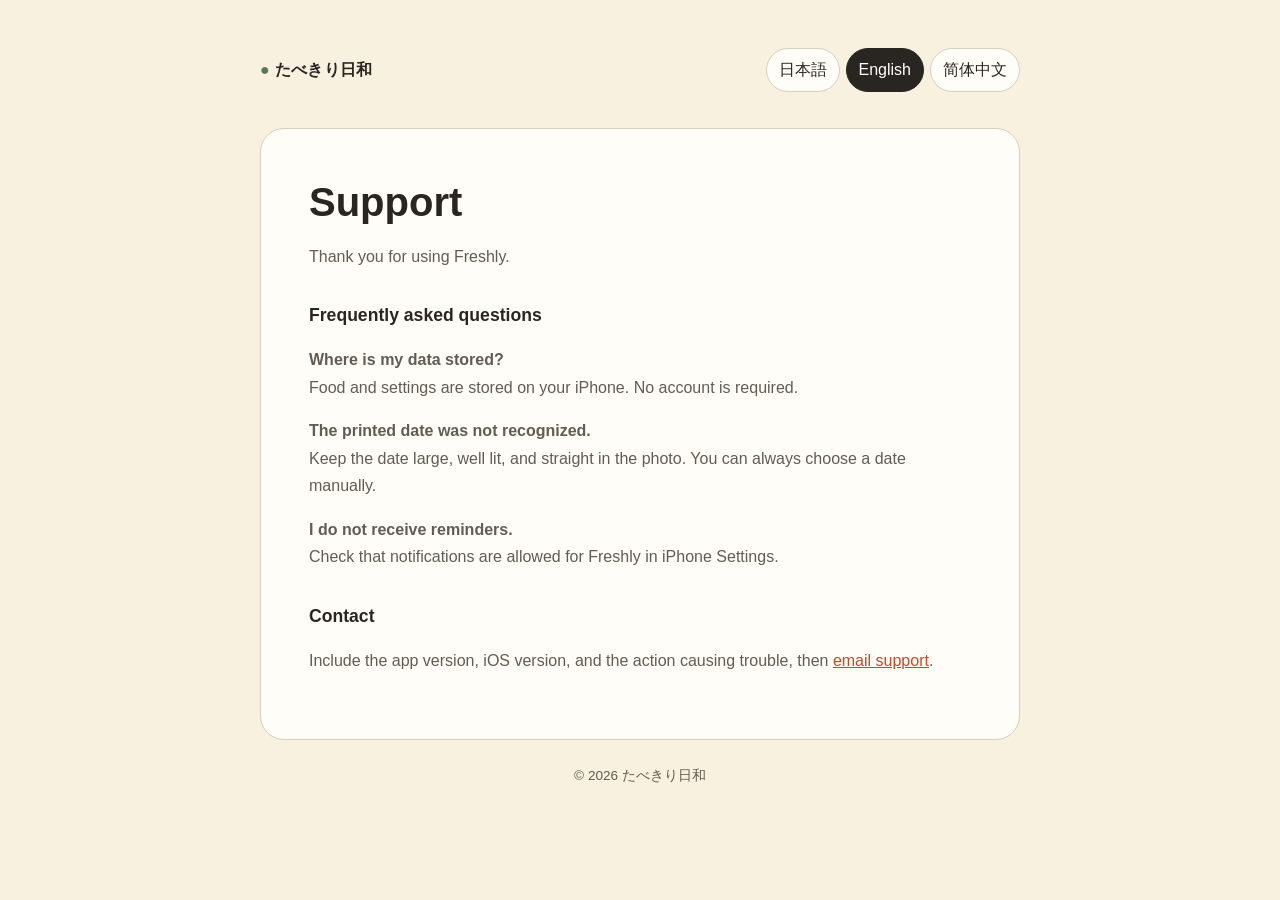
==== website/support/index.html @ 331f69bb "Build Tabekiri Biyori iOS 1.0.0" ====
<!doctype html>
<html lang="ja">
<head>
  <meta charset="utf-8"><meta name="viewport" content="width=device-width,initial-scale=1">
  <title>Support — たべきり日和</title><link rel="stylesheet" href="../styles.css"><script defer src="../language.js"></script>
</head>
<body><main>
  <header>
    <a class="brand" href="../"><span class="leaf">●</span> たべきり日和</a>
    <nav class="language" aria-label="Language">
      <button data-language-button="ja">日本語</button><button data-language-button="en">English</button><button data-language-button="zh">简体中文</button>
    </nav>
  </header>
  <article data-lang="ja">
    <h1>サポート</h1><p>たべきり日和をご利用いただき、ありがとうございます。</p>
    <h2>よくある質問</h2><p><strong>データはどこに保存されますか？</strong><br>食品と設定はiPhone内に保存されます。アカウントは必要ありません。</p>
    <p><strong>写真から日付を読み取れません。</strong><br>日付が大きく、明るく、正面から写るように撮影してください。読み取れない場合も手動で日付を選べます。</p>
    <p><strong>通知が届きません。</strong><br>iPhoneの「設定」から本アプリの通知が許可されているか確認してください。</p>
    <h2>お問い合わせ</h2><p>アプリのバージョン、iOSのバージョン、困っている操作を添えて、<a href="mailto:jay212315@gmail.com">メールでお問い合わせください</a>。</p>
  </article>
  <article data-lang="en">
    <h1>Support</h1><p>Thank you for using Freshly.</p>
    <h2>Frequently asked questions</h2><p><strong>Where is my data stored?</strong><br>Food and settings are stored on your iPhone. No account is required.</p>
    <p><strong>The printed date was not recognized.</strong><br>Keep the date large, well lit, and straight in the photo. You can always choose a date manually.</p>
    <p><strong>I do not receive reminders.</strong><br>Check that notifications are allowed for Freshly in iPhone Settings.</p>
    <h2>Contact</h2><p>Include the app version, iOS version, and the action causing trouble, then <a href="mailto:jay212315@gmail.com">email support</a>.</p>
  </article>
  <article data-lang="zh">
    <h1>支持</h1><p>感谢你使用食鲜日记。</p>
    <h2>常见问题</h2><p><strong>数据保存在哪里？</strong><br>食品和设置保存在你的 iPhone 本地，无需账号。</p>
    <p><strong>无法从照片识别日期。</strong><br>请让日期在照片中足够大、光线充足并保持正面。无法识别时仍可手动选择。</p>
    <p><strong>收不到提醒。</strong><br>请在 iPhone 设置中检查是否允许食鲜日记发送通知。</p>
    <h2>联系我们</h2><p>请附上应用版本、iOS 版本和出现问题的操作，然后<a href="mailto:jay212315@gmail.com">发送支持邮件</a>。</p>
  </article>
  <footer>© 2026 たべきり日和</footer>
</main></body></html>
---- website/styles.css ----
:root {
  color-scheme: light;
  --paper: #f8f1df;
  --surface: #fffdf7;
  --ink: #292622;
  --muted: #625c52;
  --accent: #c14a29;
  --leaf: #58785d;
  --line: #d8cfbd;
}
* { box-sizing: border-box; }
body {
  margin: 0;
  background: var(--paper);
  color: var(--ink);
  font-family: -apple-system, BlinkMacSystemFont, "Hiragino Sans", "Noto Sans JP", sans-serif;
  line-height: 1.72;
}
main { width: min(760px, calc(100% - 32px)); margin: 0 auto; padding: 48px 0 72px; }
header { display: flex; align-items: center; justify-content: space-between; gap: 16px; margin-bottom: 36px; }
.brand { color: var(--ink); text-decoration: none; font-weight: 750; letter-spacing: .02em; }
.leaf { color: var(--leaf); }
.language { display: flex; gap: 6px; flex-wrap: wrap; }
button {
  appearance: none; border: 1px solid var(--line); background: var(--surface);
  color: var(--ink); border-radius: 999px; padding: 7px 12px; cursor: pointer; font: inherit;
}
button[aria-pressed="true"] { background: var(--ink); color: #fff; border-color: var(--ink); }
article { background: var(--surface); border: 1px solid var(--line); border-radius: 24px; padding: clamp(24px, 6vw, 48px); }
h1 { font-size: clamp(1.8rem, 5vw, 2.5rem); line-height: 1.25; margin: 0 0 8px; }
h2 { font-size: 1.1rem; margin-top: 30px; }
p, li { color: var(--muted); }
.updated { font-size: .9rem; margin-top: 0; }
a { color: var(--accent); }
[data-lang] { display: none; }
[data-lang].active { display: block; }
footer { text-align: center; color: var(--muted); font-size: .85rem; margin-top: 24px; }
@media (max-width: 560px) { header { align-items: flex-start; flex-direction: column; } }
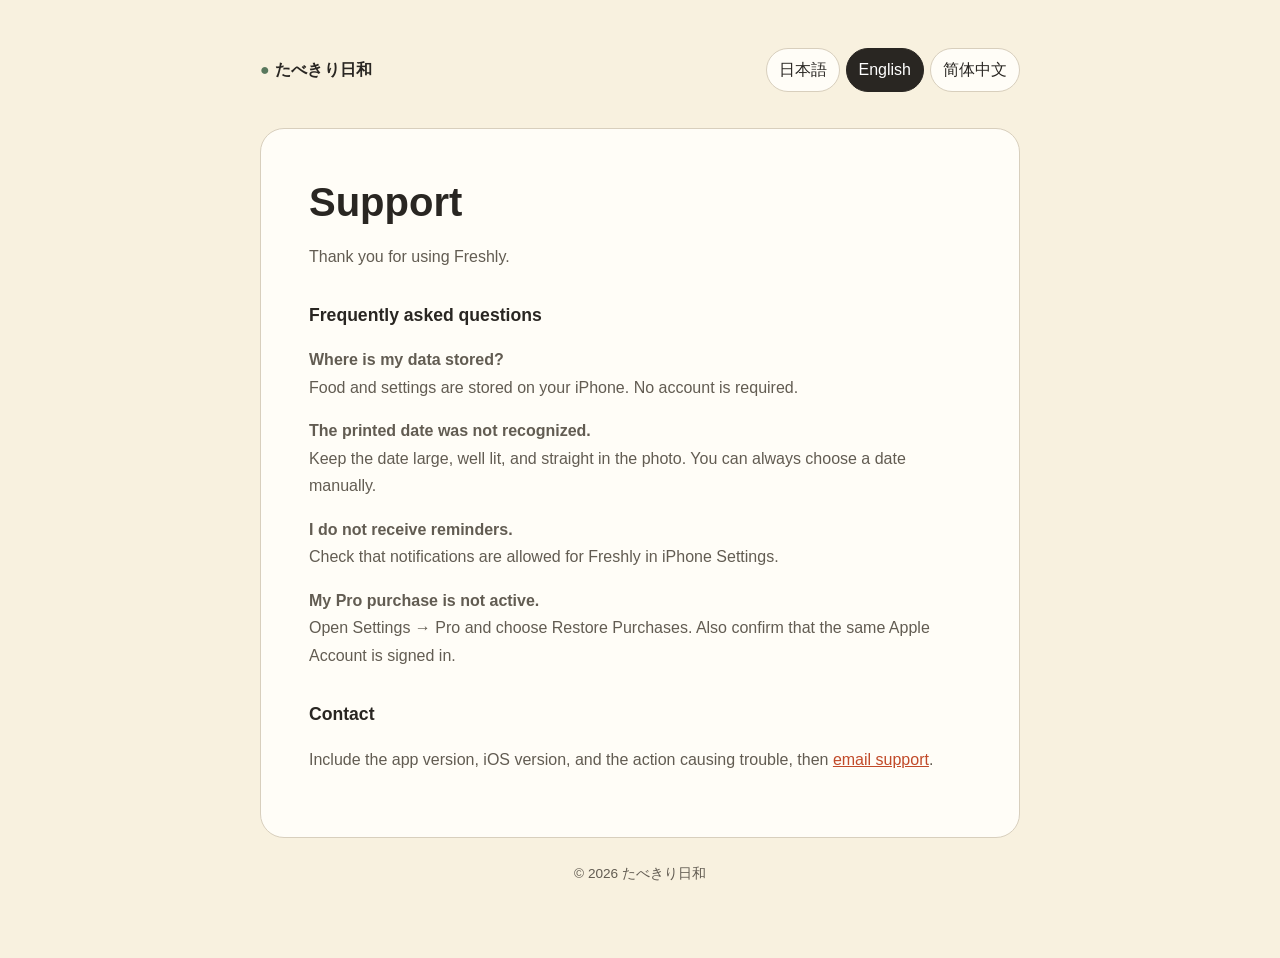
==== commit 7f520fce: "Add lifetime Pro in-app purchase" ====
--- a/website/support/index.html
+++ b/website/support/index.html
@@ -16,6 +16,7 @@
     <h2>よくある質問</h2><p><strong>データはどこに保存されますか？</strong><br>食品と設定はiPhone内に保存されます。アカウントは必要ありません。</p>
     <p><strong>写真から日付を読み取れません。</strong><br>日付が大きく、明るく、正面から写るように撮影してください。読み取れない場合も手動で日付を選べます。</p>
     <p><strong>通知が届きません。</strong><br>iPhoneの「設定」から本アプリの通知が許可されているか確認してください。</p>
+    <p><strong>購入したProが反映されません。</strong><br>設定の「Pro」から「購入を復元」をお試しください。同じApple Accountでサインインしていることもご確認ください。</p>
     <h2>お問い合わせ</h2><p>アプリのバージョン、iOSのバージョン、困っている操作を添えて、<a href="mailto:jay212315@gmail.com">メールでお問い合わせください</a>。</p>
   </article>
   <article data-lang="en">
@@ -23,6 +24,7 @@
     <h2>Frequently asked questions</h2><p><strong>Where is my data stored?</strong><br>Food and settings are stored on your iPhone. No account is required.</p>
     <p><strong>The printed date was not recognized.</strong><br>Keep the date large, well lit, and straight in the photo. You can always choose a date manually.</p>
     <p><strong>I do not receive reminders.</strong><br>Check that notifications are allowed for Freshly in iPhone Settings.</p>
+    <p><strong>My Pro purchase is not active.</strong><br>Open Settings → Pro and choose Restore Purchases. Also confirm that the same Apple Account is signed in.</p>
     <h2>Contact</h2><p>Include the app version, iOS version, and the action causing trouble, then <a href="mailto:jay212315@gmail.com">email support</a>.</p>
   </article>
   <article data-lang="zh">
@@ -30,8 +32,8 @@
     <h2>常见问题</h2><p><strong>数据保存在哪里？</strong><br>食品和设置保存在你的 iPhone 本地，无需账号。</p>
     <p><strong>无法从照片识别日期。</strong><br>请让日期在照片中足够大、光线充足并保持正面。无法识别时仍可手动选择。</p>
     <p><strong>收不到提醒。</strong><br>请在 iPhone 设置中检查是否允许食鲜日记发送通知。</p>
+    <p><strong>购买的 Pro 没有生效。</strong><br>请打开“设置 → Pro”并选择“恢复购买”，同时确认已登录购买时使用的同一 Apple 账户。</p>
     <h2>联系我们</h2><p>请附上应用版本、iOS 版本和出现问题的操作，然后<a href="mailto:jay212315@gmail.com">发送支持邮件</a>。</p>
   </article>
   <footer>© 2026 たべきり日和</footer>
 </main></body></html>
-
